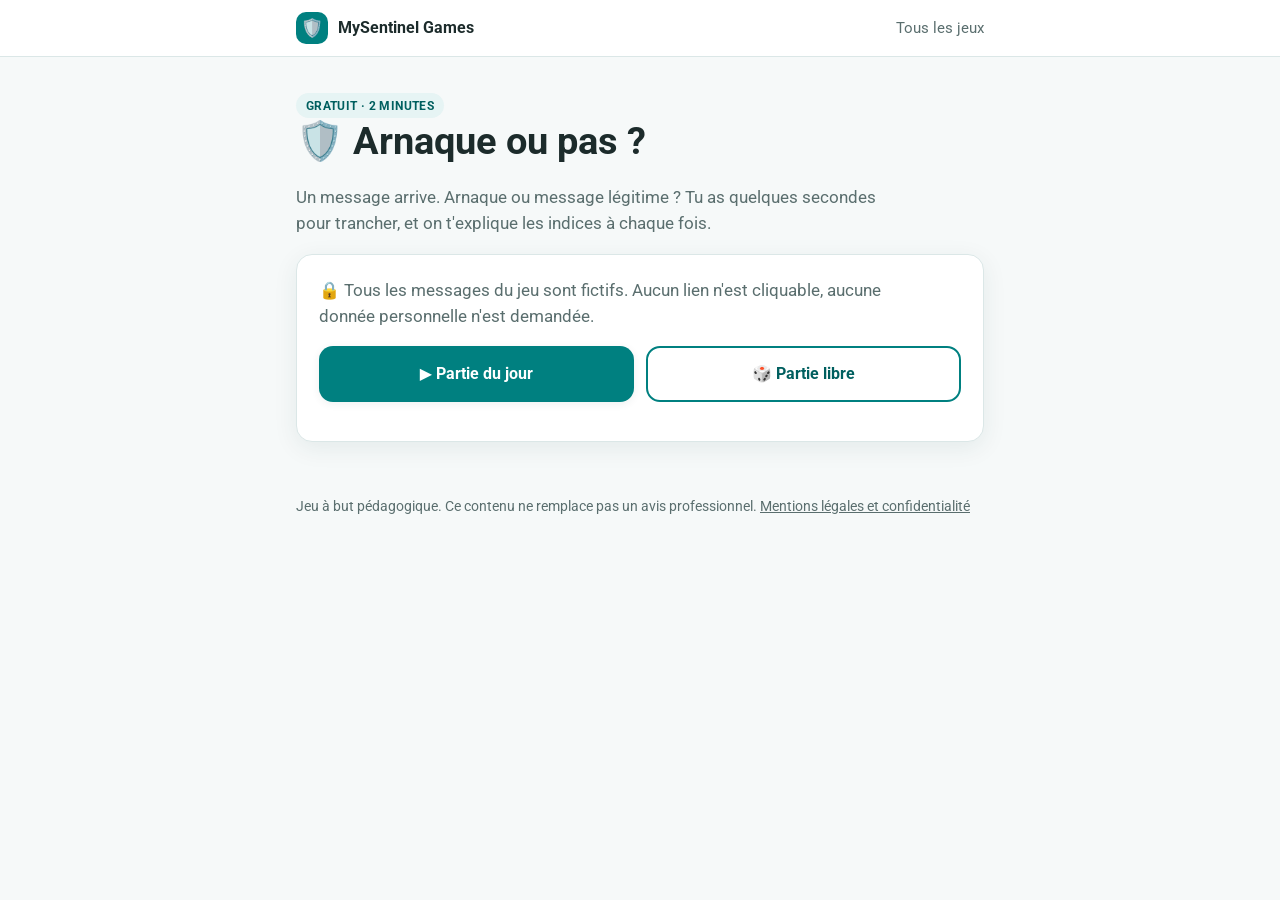
==== arnaque/index.html @ d9427150 "Moteur de jeu commun + Arnaque ou pas ? (28 scénarios), accueil, PWA Co-Authored-By: Claude Sonnet 5" ====
<!DOCTYPE html>
<html lang="fr">
<head>
  <meta charset="utf-8">
  <meta name="viewport" content="width=device-width, initial-scale=1">
  <title>Arnaque ou pas ? — MySentinel Games</title>
  <meta name="description" content="Saurais-tu repérer une arnaque ? Teste-toi gratuitement avec des SMS, mails et appels fictifs, et apprends les bons réflexes.">
  <meta name="theme-color" content="#008080">
  <link rel="manifest" href="../manifest.webmanifest">
  <link rel="icon" href="../assets/icon-192.png">
  <link rel="preconnect" href="https://fonts.googleapis.com">
  <link rel="preconnect" href="https://fonts.gstatic.com" crossorigin>
  <link href="https://fonts.googleapis.com/css2?family=Roboto:wght@400;500;700&display=swap" rel="stylesheet">
  <link rel="stylesheet" href="../assets/style.css">
</head>
<body>
  <header class="topbar">
    <div class="wrap">
      <a class="brand" href="../"><span class="brand-logo">🛡️</span> MySentinel Games</a>
      <nav><a href="../">Tous les jeux</a></nav>
    </div>
  </header>

  <main class="wrap">
    <section id="screen-intro" class="hero">
      <span class="tag">Gratuit · 2 minutes</span>
      <h1 id="gameTitle">Arnaque ou pas ?</h1>
      <p id="gameIntro"></p>
      <div class="card">
        <p class="note">🔒 Tous les messages du jeu sont fictifs. Aucun lien n'est cliquable, aucune donnée personnelle n'est demandée.</p>
        <div class="btn-row">
          <button class="btn" id="btnDaily">▶️ Partie du jour</button>
          <button class="btn secondary" id="btnFree">🎲 Partie libre</button>
        </div>
        <p class="note" id="dailyDone" style="margin-top:12px"></p>
        <p class="note" id="bestScore"></p>
      </div>
    </section>

    <section id="screen-game" class="hidden" aria-live="polite">
      <div class="progress"><span id="bar"></span></div>
      <div class="meta"><span id="count"></span><span id="modeLabel"></span></div>
      <div class="card">
        <div id="qcard"></div>
        <div id="answers" class="btn-row">
          <button class="btn danger" id="ansA"></button>
          <button class="btn ok" id="ansB"></button>
        </div>
        <div id="feedback" class="feedback hidden"></div>
        <p style="margin-top:16px"><button class="btn hidden" id="next">Question suivante →</button></p>
      </div>
    </section>

    <section id="screen-result" class="hidden">
      <div class="card" style="text-align:center">
        <div class="score" id="resScore"></div>
        <h2 id="resRank" style="margin-top:10px"></h2>
        <p id="resText"></p>
        <div class="grid-emoji" id="resGrid"></div>
        <div class="btn-row">
          <button class="btn" id="btnShare">📤 Partager mon score</button>
          <button class="btn secondary" id="btnReplay">🎲 Rejouer</button>
        </div>
      </div>

      <div class="card soft">
        <h3>📬 Le Sentinelle de la semaine</h3>
        <p>Chaque semaine, une arnaque du moment décortiquée et un bon réflexe à retenir. Gratuit, désinscription en un clic.</p>
        <form class="nl nl-form" method="post" data-action="">
          <input type="email" name="email" required placeholder="ton@email.fr" aria-label="Ton adresse e-mail">
          <button class="btn" type="submit">Je m'abonne</button>
          <label class="nl-consent" style="flex-basis:100%">
            <input type="checkbox" required>
            <span>J'accepte de recevoir la newsletter MySentinel. Mon e-mail ne sert qu'à cela (<a href="../mentions.html">en savoir plus</a>).</span>
          </label>
        </form>
      </div>

      <div id="affil" class="affil hidden"></div>

      <div class="card">
        <h3>🧠 Les 4 réflexes à retenir</h3>
        <ul>
          <li><strong>Stop :</strong> l'urgence est l'arme préférée des arnaqueurs.</li>
          <li><strong>Vérifie :</strong> passe par l'appli ou le site officiel, tapé toi-même.</li>
          <li><strong>Ne donne jamais</strong> un code reçu par SMS, un mot de passe ou ton code de carte.</li>
          <li><strong>Signale :</strong> transfère les SMS suspects au 33700 et consulte cybermalveillance.gouv.fr si tu as un doute.</li>
        </ul>
      </div>
    </section>
  </main>

  <div id="flash" class="card hidden" style="position:fixed;left:16px;right:16px;bottom:16px;max-width:560px;margin:0 auto;text-align:center"></div>

  <footer>
    <div class="wrap">
      <p>Jeu à but pédagogique. Ce contenu ne remplace pas un avis professionnel. <a href="../mentions.html">Mentions légales et confidentialité</a></p>
    </div>
  </footer>

  <script src="data.js"></script>
  <script src="../assets/engine.js"></script>
</body>
</html>
---- assets/style.css ----
/* MySentinel Games — feuille de style commune
   Identité : minimaliste, Roboto, vert #008080, coins arrondis, ombres douces */

:root {
  --teal: #008080;
  --teal-dark: #005f5f;
  --teal-soft: #e6f4f4;
  --bg: #f6f9f9;
  --card: #ffffff;
  --text: #1c2b2b;
  --muted: #5a6e6e;
  --line: #dbe7e7;
  --danger: #c0392b;
  --danger-soft: #fdecea;
  --ok: #1e8e5a;
  --ok-soft: #e7f6ee;
  --radius: 16px;
  --shadow: 0 6px 24px rgba(0, 60, 60, 0.08);
  --shadow-sm: 0 2px 8px rgba(0, 60, 60, 0.07);
}

@media (prefers-color-scheme: dark) {
  :root {
    --teal: #2ab0b0;
    --teal-dark: #4cc6c6;
    --teal-soft: #12302f;
    --bg: #0d1717;
    --card: #152323;
    --text: #e8f2f2;
    --muted: #9bb2b2;
    --line: #26403f;
    --danger: #ff7a6b;
    --danger-soft: #3a1c19;
    --ok: #4fd18f;
    --ok-soft: #14301f;
    --shadow: 0 6px 24px rgba(0, 0, 0, 0.35);
    --shadow-sm: 0 2px 8px rgba(0, 0, 0, 0.3);
  }
}

* { box-sizing: border-box; }

html { -webkit-text-size-adjust: 100%; }

body {
  margin: 0;
  font-family: "Roboto", system-ui, -apple-system, "Segoe UI", sans-serif;
  background: var(--bg);
  color: var(--text);
  line-height: 1.55;
}

h1, h2, h3 { font-weight: 700; line-height: 1.2; margin: 0 0 .5em; }
h1 { font-size: clamp(1.7rem, 5vw, 2.4rem); }
h2 { font-size: 1.35rem; }
h3 { font-size: 1.1rem; }
p { margin: 0 0 1em; }
a { color: var(--teal-dark); }

.wrap { max-width: 720px; margin: 0 auto; padding: 0 16px; }

/* En-tête */
.topbar { background: var(--card); border-bottom: 1px solid var(--line); }
.topbar .wrap { display: flex; align-items: center; justify-content: space-between; padding-top: 12px; padding-bottom: 12px; }
.brand { display: flex; align-items: center; gap: 10px; font-weight: 700; color: var(--text); text-decoration: none; }
.brand-logo {
  width: 32px; height: 32px; border-radius: 10px; background: var(--teal);
  display: grid; place-items: center; color: #fff; font-size: 18px;
}
.topbar nav a { font-size: .95rem; text-decoration: none; margin-left: 14px; color: var(--muted); }
.topbar nav a:hover { color: var(--teal-dark); }

/* Cartes */
.card {
  background: var(--card);
  border: 1px solid var(--line);
  border-radius: var(--radius);
  box-shadow: var(--shadow);
  padding: 22px;
  margin: 18px 0;
}
.card.soft { background: var(--teal-soft); box-shadow: none; }

.hero { padding: 36px 0 12px; }
.hero p { color: var(--muted); font-size: 1.05rem; max-width: 36em; }

.game-grid { display: grid; gap: 16px; }
.game-card { display: block; text-decoration: none; color: inherit; }
.game-card .emoji { font-size: 2rem; }
.game-card.disabled { opacity: .6; }
.tag {
  display: inline-block; font-size: .78rem; font-weight: 700; letter-spacing: .03em;
  text-transform: uppercase; padding: 3px 10px; border-radius: 999px;
  background: var(--teal-soft); color: var(--teal-dark);
}

/* Boutons */
.btn {
  appearance: none; border: 0; cursor: pointer; font: inherit; font-weight: 700;
  padding: 14px 22px; border-radius: 14px; background: var(--teal); color: #fff;
  box-shadow: var(--shadow-sm); transition: transform .1s ease, background .15s ease;
  text-decoration: none; display: inline-block; text-align: center;
}
.btn:hover { background: var(--teal-dark); }
.btn:active { transform: scale(.98); }
.btn:focus-visible { outline: 3px solid var(--teal); outline-offset: 2px; }
.btn.secondary { background: var(--card); color: var(--teal-dark); border: 2px solid var(--teal); box-shadow: none; }
.btn.danger { background: var(--danger); }
.btn.ok { background: var(--ok); }
.btn:disabled { opacity: .5; cursor: default; }
.btn-row { display: flex; gap: 12px; flex-wrap: wrap; }
.btn-row .btn { flex: 1 1 160px; }

/* Jeu */
.progress { height: 8px; background: var(--line); border-radius: 99px; overflow: hidden; margin: 14px 0 6px; }
.progress > span { display: block; height: 100%; background: var(--teal); width: 0; transition: width .3s ease; }
.meta { display: flex; justify-content: space-between; font-size: .9rem; color: var(--muted); }

.channel { font-size: .85rem; font-weight: 700; color: var(--muted); margin-bottom: 8px; }
.message {
  border: 1px solid var(--line); border-radius: 14px; padding: 16px; background: var(--bg);
  margin-bottom: 18px; word-wrap: break-word;
}
.message .from { font-weight: 700; font-size: .95rem; }
.message .subject { font-weight: 700; margin: 4px 0 10px; }
.message .body { white-space: pre-line; }
.message.sms { border-radius: 18px 18px 18px 4px; background: var(--teal-soft); }
.message.call { border-left: 6px solid var(--teal); }
.message.street { border-style: dashed; }
.fakelink { color: var(--teal-dark); text-decoration: underline; cursor: not-allowed; word-break: break-all; }

.question { font-weight: 700; margin-bottom: 12px; }

.feedback { border-radius: 14px; padding: 16px; margin-top: 18px; }
.feedback.good { background: var(--ok-soft); border: 1px solid var(--ok); }
.feedback.bad { background: var(--danger-soft); border: 1px solid var(--danger); }
.feedback h3 { margin-bottom: .4em; }
.feedback ul { margin: .4em 0 .8em 1.1em; padding: 0; }
.feedback .tip { font-weight: 700; color: var(--teal-dark); }
.hidden { display: none !important; }

/* Résultat */
.score { font-size: 3rem; font-weight: 700; color: var(--teal-dark); line-height: 1; }
.grid-emoji { font-size: 1.6rem; letter-spacing: 2px; margin: 10px 0; }

/* Encarts */
.affil {
  border: 1px dashed var(--teal); border-radius: 14px; padding: 16px; margin-top: 16px; background: var(--card);
}
.affil small, .note { color: var(--muted); font-size: .85rem; }

/* Newsletter */
.nl-form { display: flex; gap: 10px; flex-wrap: wrap; margin-top: 10px; }
.nl-form input[type=email] {
  flex: 1 1 220px; padding: 14px; border-radius: 14px; border: 1px solid var(--line);
  font: inherit; background: var(--card); color: var(--text);
}
.nl-consent { display: flex; gap: 8px; align-items: flex-start; font-size: .85rem; color: var(--muted); margin-top: 10px; }
.nl-consent input { margin-top: 3px; }

footer { padding: 24px 0 40px; font-size: .85rem; color: var(--muted); }
footer a { color: var(--muted); }

@media (min-width: 640px) {
  .game-grid { grid-template-columns: 1fr 1fr; }
}
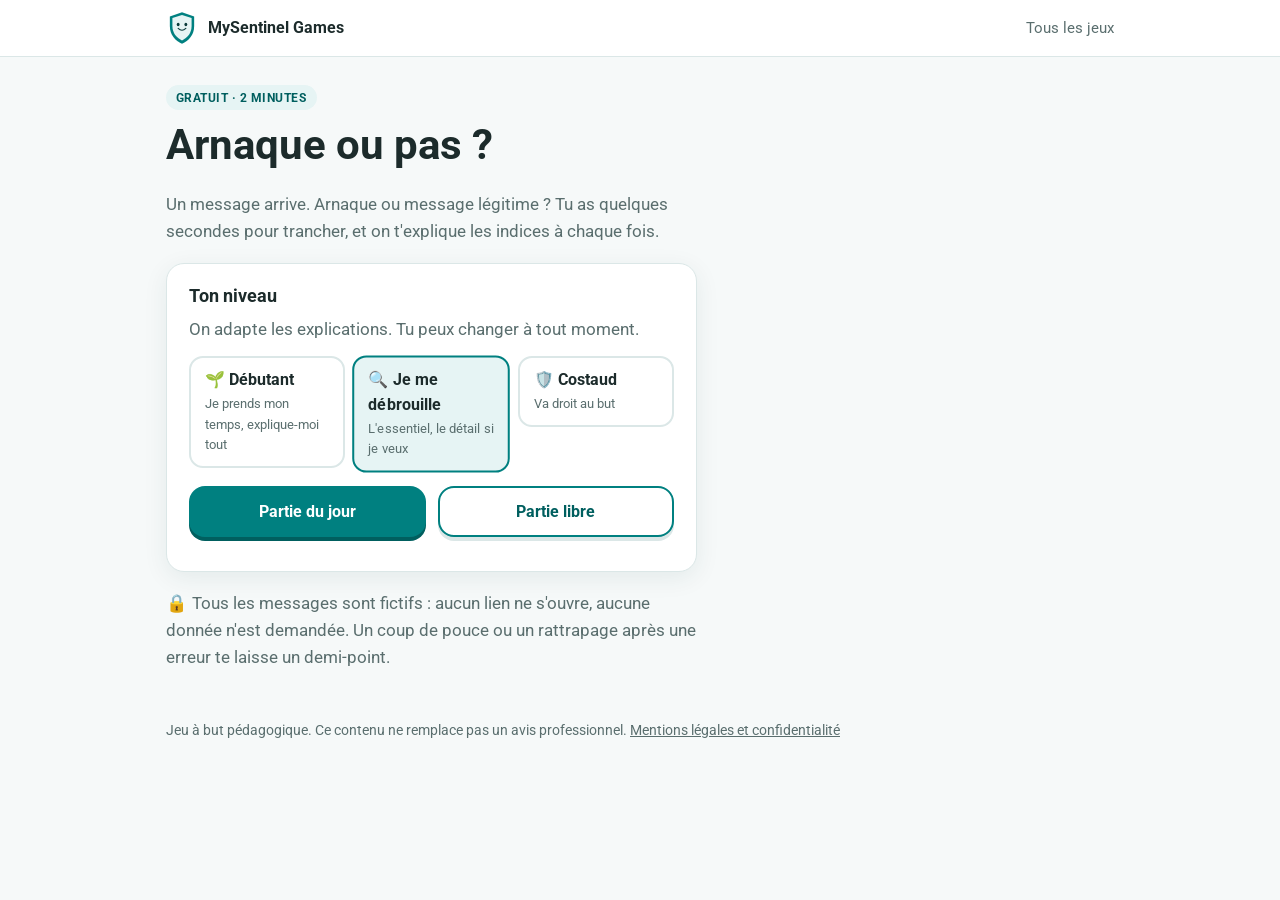
==== commit 0683aa78: "Refonte design : maquettes de téléphone, tampon, mascotte, niveaux, coup de pouce et rattrapage, ani" ====
--- a/arnaque/index.html
+++ b/arnaque/index.html
@@ -2,75 +2,115 @@
 <html lang="fr">
 <head>
   <meta charset="utf-8">
-  <meta name="viewport" content="width=device-width, initial-scale=1">
+  <meta name="viewport" content="width=device-width, initial-scale=1, viewport-fit=cover">
   <title>Arnaque ou pas ? — MySentinel Games</title>
-  <meta name="description" content="Saurais-tu repérer une arnaque ? Teste-toi gratuitement avec des SMS, mails et appels fictifs, et apprends les bons réflexes.">
+  <meta name="description" content="Saurais-tu repérer une arnaque ? Teste-toi gratuitement avec de vrais écrans de SMS, mails et appels fictifs, et apprends les bons réflexes.">
   <meta name="theme-color" content="#008080">
   <link rel="manifest" href="../manifest.webmanifest">
   <link rel="icon" href="../assets/icon-192.png">
   <link rel="preconnect" href="https://fonts.googleapis.com">
   <link rel="preconnect" href="https://fonts.gstatic.com" crossorigin>
-  <link href="https://fonts.googleapis.com/css2?family=Roboto:wght@400;500;700&display=swap" rel="stylesheet">
+  <link href="https://fonts.googleapis.com/css2?family=Roboto:wght@400;500;700;900&display=swap" rel="stylesheet">
   <link rel="stylesheet" href="../assets/style.css">
 </head>
 <body>
   <header class="topbar">
     <div class="wrap">
-      <a class="brand" href="../"><span class="brand-logo">🛡️</span> MySentinel Games</a>
+      <a class="brand" href="../"><svg class="brand-logo" viewBox="0 0 100 110" aria-hidden="true"><path d="M50 6l38 13v30c0 28-17 46-38 55C29 95 12 77 12 49V19z" fill="#008080"/><path d="M50 14l30 10v25c0 22-13 37-30 45C33 86 20 71 20 49V24z" fill="#e6f4f4"/><ellipse cx="38" cy="44" rx="4.5" ry="5.5" fill="#0b3b3b"/><ellipse cx="62" cy="44" rx="4.5" ry="5.5" fill="#0b3b3b"/><path d="M38 56q12 12 24 0" fill="none" stroke="#0b3b3b" stroke-width="3.5" stroke-linecap="round"/></svg> MySentinel Games</a>
       <nav><a href="../">Tous les jeux</a></nav>
     </div>
   </header>
 
   <main class="wrap">
     <section id="screen-intro" class="hero">
-      <span class="tag">Gratuit · 2 minutes</span>
-      <h1 id="gameTitle">Arnaque ou pas ?</h1>
-      <p id="gameIntro"></p>
-      <div class="card">
-        <p class="note">🔒 Tous les messages du jeu sont fictifs. Aucun lien n'est cliquable, aucune donnée personnelle n'est demandée.</p>
-        <div class="btn-row">
-          <button class="btn" id="btnDaily">▶️ Partie du jour</button>
-          <button class="btn secondary" id="btnFree">🎲 Partie libre</button>
+      <div>
+        <span class="tag">Gratuit · 2 minutes</span>
+        <h1 id="gameTitle" style="margin-top:10px">Arnaque ou pas ?</h1>
+        <p id="gameIntro"></p>
+        <div class="card">
+          <h3>Ton niveau</h3>
+          <p class="note" style="margin-bottom:0">On adapte les explications. Tu peux changer à tout moment.</p>
+          <div class="levels" role="radiogroup" aria-label="Ton niveau">
+            <label class="lvl"><input type="radio" name="level" value="debutant"><span><b>🌱 Débutant</b><small>Je prends mon temps, explique-moi tout</small></span></label>
+            <label class="lvl"><input type="radio" name="level" value="inter" checked><span><b>🔍 Je me débrouille</b><small>L'essentiel, le détail si je veux</small></span></label>
+            <label class="lvl"><input type="radio" name="level" value="expert"><span><b>🛡️ Costaud</b><small>Va droit au but</small></span></label>
+          </div>
+          <div class="btn-row" style="margin-top:14px">
+            <button class="btn pulse" id="btnDaily" type="button">Partie du jour</button>
+            <button class="btn secondary" id="btnFree" type="button">Partie libre</button>
+          </div>
+          <p class="note" id="dailyDone" style="margin:12px 0 0"></p>
+          <p class="note" id="bestScore" style="margin:4px 0 0"></p>
         </div>
-        <p class="note" id="dailyDone" style="margin-top:12px"></p>
-        <p class="note" id="bestScore"></p>
+        <p class="note">🔒 Tous les messages sont fictifs : aucun lien ne s'ouvre, aucune donnée n'est demandée. Un coup de pouce ou un rattrapage après une erreur te laisse un demi-point.</p>
       </div>
     </section>
 
-    <section id="screen-game" class="hidden" aria-live="polite">
-      <div class="progress"><span id="bar"></span></div>
-      <div class="meta"><span id="count"></span><span id="modeLabel"></span></div>
-      <div class="card">
-        <div id="qcard"></div>
-        <div id="answers" class="btn-row">
-          <button class="btn danger" id="ansA"></button>
-          <button class="btn ok" id="ansB"></button>
+    <section id="screen-game" class="hidden">
+      <div class="hud">
+        <div class="dots" id="dots" role="img"></div>
+        <div class="hud-right"><span id="streak" class="streak hidden">🔥 <span id="streakN">0</span></span><span id="modeLabel"></span></div>
+      </div>
+      <div class="stage">
+        <div class="phone-wrap" id="phoneWrap"></div>
+        <div class="panel" id="panel">
+          <div id="askBox">
+            <p class="q-label" id="qLabel">Alors, ton verdict ?</p>
+            <div class="answers">
+              <button class="btn ans scam" id="ansA" type="button"><svg viewBox="0 0 24 24" aria-hidden="true"><path d="M12 3l10 18H2zM11 10h2v5h-2zm0 6h2v2h-2z"/></svg><span>Arnaque</span></button>
+              <button class="btn ans legit" id="ansB" type="button"><svg viewBox="0 0 24 24" aria-hidden="true"><path d="M12 2l9 3v6c0 5-3.8 9.3-9 11-5.2-1.7-9-6-9-11V5zm-1.3 13.6l6-6-1.4-1.4-4.6 4.6-2-2-1.4 1.4z"/></svg><span>Légitime</span></button>
+            </div>
+            <div class="hint-row"><button class="btn ghost" id="btnHint" type="button">🔍 Un coup de pouce (−½ point)</button></div>
+            <div id="hintBox" class="hidden"></div>
+          </div>
+          <div id="sheet" class="hidden">
+            <div class="coach">
+              <div class="mascot" id="mascot"></div>
+              <div class="coach-bubble"><b id="coachHead"></b><p id="coachText"></p></div>
+            </div>
+            <div class="rattrap hidden" id="rattrap">
+              <p id="rtQ"></p>
+              <div class="chips" id="chips"></div>
+              <button class="link-btn" id="rtSkip" type="button">Je passe, montre-moi la réponse</button>
+            </div>
+            <div class="more hidden" id="more">
+              <ul id="clues"></ul>
+              <p class="tip" id="tipLine"></p>
+            </div>
+            <div class="sheet-actions">
+              <button class="btn ghost hidden" id="btnMore" type="button">Comprendre en détail</button>
+              <button class="btn hidden" id="next" type="button">Question suivante</button>
+            </div>
+          </div>
         </div>
-        <div id="feedback" class="feedback hidden"></div>
-        <p style="margin-top:16px"><button class="btn hidden" id="next">Question suivante →</button></p>
       </div>
     </section>
 
-    <section id="screen-result" class="hidden">
-      <div class="card" style="text-align:center">
-        <div class="score" id="resScore"></div>
-        <h2 id="resRank" style="margin-top:10px"></h2>
+    <section id="screen-result" class="hidden wrap narrow" style="padding:0">
+      <div class="card result-card">
+        <div class="score"><span id="resScoreN">0</span><span id="resTotal"></span></div>
+        <h2 id="resRank" style="margin-top:12px"></h2>
         <p id="resText"></p>
-        <div class="grid-emoji" id="resGrid"></div>
+        <div class="grid-emoji" id="resGrid" aria-label="Détail de ta partie"></div>
         <div class="btn-row">
-          <button class="btn" id="btnShare">📤 Partager mon score</button>
-          <button class="btn secondary" id="btnReplay">🎲 Rejouer</button>
+          <button class="btn" id="btnShare" type="button">Partager mon score</button>
+          <button class="btn secondary" id="btnReplay" type="button">Rejouer</button>
         </div>
+      </div>
+
+      <div class="card" id="recapBox">
+        <h3>À retenir de cette partie</h3>
+        <ul class="recap" id="recap"></ul>
       </div>
 
       <div class="card soft">
         <h3>📬 Le Sentinelle de la semaine</h3>
         <p>Chaque semaine, une arnaque du moment décortiquée et un bon réflexe à retenir. Gratuit, désinscription en un clic.</p>
         <form class="nl nl-form" method="post" data-action="">
-          <input type="email" name="email" required placeholder="ton@email.fr" aria-label="Ton adresse e-mail">
+          <input type="email" id="nlEmail" name="email" required placeholder="ton@email.fr" aria-label="Ton adresse e-mail">
           <button class="btn" type="submit">Je m'abonne</button>
           <label class="nl-consent" style="flex-basis:100%">
-            <input type="checkbox" required>
+            <input type="checkbox" id="nlConsent" required>
             <span>J'accepte de recevoir la newsletter MySentinel. Mon e-mail ne sert qu'à cela (<a href="../mentions.html">en savoir plus</a>).</span>
           </label>
         </form>
@@ -81,16 +121,17 @@
       <div class="card">
         <h3>🧠 Les 4 réflexes à retenir</h3>
         <ul>
-          <li><strong>Stop :</strong> l'urgence est l'arme préférée des arnaqueurs.</li>
-          <li><strong>Vérifie :</strong> passe par l'appli ou le site officiel, tapé toi-même.</li>
-          <li><strong>Ne donne jamais</strong> un code reçu par SMS, un mot de passe ou ton code de carte.</li>
-          <li><strong>Signale :</strong> transfère les SMS suspects au 33700 et consulte cybermalveillance.gouv.fr si tu as un doute.</li>
+          <li><b>Stop :</b> l'urgence est l'arme préférée des arnaqueurs.</li>
+          <li><b>Vérifie :</b> passe par l'appli ou le site officiel, tapé toi-même.</li>
+          <li><b>Ne donne jamais</b> un code reçu par SMS, un mot de passe ou ton code de carte.</li>
+          <li><b>Signale :</b> transfère les SMS suspects au 33700 et consulte cybermalveillance.gouv.fr si tu as un doute.</li>
         </ul>
       </div>
     </section>
   </main>
 
-  <div id="flash" class="card hidden" style="position:fixed;left:16px;right:16px;bottom:16px;max-width:560px;margin:0 auto;text-align:center"></div>
+  <canvas id="fx" aria-hidden="true"></canvas>
+  <div id="toast" class="toast hidden" role="status"></div>
 
   <footer>
     <div class="wrap">
@@ -99,6 +140,8 @@
   </footer>
 
   <script src="data.js"></script>
+  <script src="../assets/illus.js"></script>
+  <script src="../assets/mockups.js"></script>
   <script src="../assets/engine.js"></script>
 </body>
 </html>
--- a/assets/style.css
+++ b/assets/style.css
@@ -1,5 +1,6 @@
 /* MySentinel Games — feuille de style commune
-   Identité : minimaliste, Roboto, vert #008080, coins arrondis, ombres douces */
+   Identité : minimaliste, Roboto, vert #008080, coins arrondis, ombres douces.
+   Touche fun : tampons, mascotte, animations (désactivées si prefers-reduced-motion). */
 
 :root {
   --teal: #008080;
@@ -10,11 +11,16 @@
   --text: #1c2b2b;
   --muted: #5a6e6e;
   --line: #dbe7e7;
-  --danger: #c0392b;
-  --danger-soft: #fdecea;
-  --ok: #1e8e5a;
-  --ok-soft: #e7f6ee;
-  --radius: 16px;
+  --scam: #d94f3d;
+  --scam-soft: #fdecea;
+  --legit: #008080;
+  --good: #1e8e5a;
+  --good-soft: #e7f6ee;
+  --mid: #e0a100;
+  --mid-soft: #fff6dc;
+  --miss: #e5604f;
+  --pop: #f0a500;
+  --radius: 18px;
   --shadow: 0 6px 24px rgba(0, 60, 60, 0.08);
   --shadow-sm: 0 2px 8px rgba(0, 60, 60, 0.07);
 }
@@ -29,138 +35,383 @@
     --text: #e8f2f2;
     --muted: #9bb2b2;
     --line: #26403f;
-    --danger: #ff7a6b;
-    --danger-soft: #3a1c19;
-    --ok: #4fd18f;
-    --ok-soft: #14301f;
+    --scam: #ff7a6b;
+    --scam-soft: #3a1c19;
+    --legit: #2ab0b0;
+    --good: #4fd18f;
+    --good-soft: #14301f;
+    --mid: #f3c34a;
+    --mid-soft: #3a3010;
+    --miss: #ff7a6b;
     --shadow: 0 6px 24px rgba(0, 0, 0, 0.35);
     --shadow-sm: 0 2px 8px rgba(0, 0, 0, 0.3);
   }
 }
 
 * { box-sizing: border-box; }
-
 html { -webkit-text-size-adjust: 100%; }
-
 body {
-  margin: 0;
-  font-family: "Roboto", system-ui, -apple-system, "Segoe UI", sans-serif;
-  background: var(--bg);
-  color: var(--text);
-  line-height: 1.55;
-}
-
-h1, h2, h3 { font-weight: 700; line-height: 1.2; margin: 0 0 .5em; }
-h1 { font-size: clamp(1.7rem, 5vw, 2.4rem); }
+  margin: 0; font-family: "Roboto", system-ui, -apple-system, "Segoe UI", sans-serif;
+  background: var(--bg); color: var(--text); line-height: 1.55;
+}
+h1, h2, h3 { font-weight: 700; line-height: 1.2; margin: 0 0 .5em; text-wrap: balance; }
+h1 { font-size: clamp(1.8rem, 6vw, 2.6rem); }
 h2 { font-size: 1.35rem; }
 h3 { font-size: 1.1rem; }
 p { margin: 0 0 1em; }
 a { color: var(--teal-dark); }
-
-.wrap { max-width: 720px; margin: 0 auto; padding: 0 16px; }
-
-/* En-tête */
-.topbar { background: var(--card); border-bottom: 1px solid var(--line); }
-.topbar .wrap { display: flex; align-items: center; justify-content: space-between; padding-top: 12px; padding-bottom: 12px; }
+button { font-family: inherit; }
+.hidden { display: none !important; }
+.wrap { max-width: 980px; margin: 0 auto; padding: 0 16px; }
+
+/* ---------- En-tête ---------- */
+.topbar { background: var(--card); border-bottom: 1px solid var(--line); position: sticky; top: 0; z-index: 20; }
+.topbar .wrap { display: flex; align-items: center; justify-content: space-between; padding-top: 10px; padding-bottom: 10px; }
 .brand { display: flex; align-items: center; gap: 10px; font-weight: 700; color: var(--text); text-decoration: none; }
-.brand-logo {
-  width: 32px; height: 32px; border-radius: 10px; background: var(--teal);
-  display: grid; place-items: center; color: #fff; font-size: 18px;
-}
+.brand-logo { width: 32px; height: 36px; display: block; }
 .topbar nav a { font-size: .95rem; text-decoration: none; margin-left: 14px; color: var(--muted); }
 .topbar nav a:hover { color: var(--teal-dark); }
 
-/* Cartes */
+/* ---------- Cartes & boutons ---------- */
 .card {
-  background: var(--card);
-  border: 1px solid var(--line);
-  border-radius: var(--radius);
-  box-shadow: var(--shadow);
-  padding: 22px;
-  margin: 18px 0;
+  background: var(--card); border: 1px solid var(--line); border-radius: var(--radius);
+  box-shadow: var(--shadow); padding: 22px; margin: 18px 0;
 }
 .card.soft { background: var(--teal-soft); box-shadow: none; }
-
-.hero { padding: 36px 0 12px; }
-.hero p { color: var(--muted); font-size: 1.05rem; max-width: 36em; }
-
-.game-grid { display: grid; gap: 16px; }
-.game-card { display: block; text-decoration: none; color: inherit; }
-.game-card .emoji { font-size: 2rem; }
-.game-card.disabled { opacity: .6; }
+.note, .affil small { color: var(--muted); font-size: .85rem; }
 .tag {
-  display: inline-block; font-size: .78rem; font-weight: 700; letter-spacing: .03em;
-  text-transform: uppercase; padding: 3px 10px; border-radius: 999px;
-  background: var(--teal-soft); color: var(--teal-dark);
-}
-
-/* Boutons */
+  display: inline-block; font-size: .78rem; font-weight: 700; letter-spacing: .04em;
+  text-transform: uppercase; padding: 3px 10px; border-radius: 999px; background: var(--teal-soft); color: var(--teal-dark);
+}
 .btn {
-  appearance: none; border: 0; cursor: pointer; font: inherit; font-weight: 700;
-  padding: 14px 22px; border-radius: 14px; background: var(--teal); color: #fff;
-  box-shadow: var(--shadow-sm); transition: transform .1s ease, background .15s ease;
-  text-decoration: none; display: inline-block; text-align: center;
+  appearance: none; border: 0; cursor: pointer; font-weight: 700; font-size: 1rem;
+  padding: 14px 22px; border-radius: 16px; background: var(--teal); color: #fff;
+  box-shadow: 0 4px 0 var(--teal-dark); transition: transform .12s ease, box-shadow .12s ease, background .15s ease;
+  text-decoration: none; display: inline-flex; align-items: center; justify-content: center; gap: 8px; text-align: center;
 }
 .btn:hover { background: var(--teal-dark); }
-.btn:active { transform: scale(.98); }
-.btn:focus-visible { outline: 3px solid var(--teal); outline-offset: 2px; }
-.btn.secondary { background: var(--card); color: var(--teal-dark); border: 2px solid var(--teal); box-shadow: none; }
-.btn.danger { background: var(--danger); }
-.btn.ok { background: var(--ok); }
+.btn:active { transform: translateY(3px); box-shadow: 0 1px 0 var(--teal-dark); }
+.btn:focus-visible, .chip:focus-visible, .lvl input:focus-visible + span, .fakelink:focus-visible {
+  outline: 3px solid var(--pop); outline-offset: 2px;
+}
+.btn.secondary { background: var(--card); color: var(--teal-dark); border: 2px solid var(--teal); box-shadow: 0 4px 0 var(--line); }
+.btn.ghost { background: transparent; color: var(--teal-dark); box-shadow: none; border: 2px dashed var(--teal); padding: 10px 16px; font-size: .92rem; }
+.btn.ghost:hover { background: var(--teal-soft); }
 .btn:disabled { opacity: .5; cursor: default; }
 .btn-row { display: flex; gap: 12px; flex-wrap: wrap; }
 .btn-row .btn { flex: 1 1 160px; }
-
-/* Jeu */
-.progress { height: 8px; background: var(--line); border-radius: 99px; overflow: hidden; margin: 14px 0 6px; }
-.progress > span { display: block; height: 100%; background: var(--teal); width: 0; transition: width .3s ease; }
-.meta { display: flex; justify-content: space-between; font-size: .9rem; color: var(--muted); }
-
-.channel { font-size: .85rem; font-weight: 700; color: var(--muted); margin-bottom: 8px; }
-.message {
-  border: 1px solid var(--line); border-radius: 14px; padding: 16px; background: var(--bg);
-  margin-bottom: 18px; word-wrap: break-word;
-}
-.message .from { font-weight: 700; font-size: .95rem; }
-.message .subject { font-weight: 700; margin: 4px 0 10px; }
-.message .body { white-space: pre-line; }
-.message.sms { border-radius: 18px 18px 18px 4px; background: var(--teal-soft); }
-.message.call { border-left: 6px solid var(--teal); }
-.message.street { border-style: dashed; }
-.fakelink { color: var(--teal-dark); text-decoration: underline; cursor: not-allowed; word-break: break-all; }
-
-.question { font-weight: 700; margin-bottom: 12px; }
-
-.feedback { border-radius: 14px; padding: 16px; margin-top: 18px; }
-.feedback.good { background: var(--ok-soft); border: 1px solid var(--ok); }
-.feedback.bad { background: var(--danger-soft); border: 1px solid var(--danger); }
-.feedback h3 { margin-bottom: .4em; }
-.feedback ul { margin: .4em 0 .8em 1.1em; padding: 0; }
-.feedback .tip { font-weight: 700; color: var(--teal-dark); }
-.hidden { display: none !important; }
-
-/* Résultat */
-.score { font-size: 3rem; font-weight: 700; color: var(--teal-dark); line-height: 1; }
-.grid-emoji { font-size: 1.6rem; letter-spacing: 2px; margin: 10px 0; }
-
-/* Encarts */
-.affil {
-  border: 1px dashed var(--teal); border-radius: 14px; padding: 16px; margin-top: 16px; background: var(--card);
-}
-.affil small, .note { color: var(--muted); font-size: .85rem; }
-
-/* Newsletter */
+.btn svg { width: 22px; height: 22px; fill: currentColor; flex: none; }
+
+/* ---------- Accueil ---------- */
+.hero { display: grid; gap: 24px; padding: 28px 0 8px; align-items: center; }
+.hero p { color: var(--muted); font-size: 1.08rem; max-width: 34em; }
+.hero-cta { display: flex; gap: 12px; flex-wrap: wrap; }
+.game-grid { display: grid; gap: 16px; }
+.game-card { display: block; text-decoration: none; color: inherit; transition: transform .2s ease, box-shadow .2s ease; margin: 0; }
+a.game-card:hover { transform: translateY(-4px) rotate(-.4deg); box-shadow: 0 12px 30px rgba(0, 60, 60, .14); }
+.game-card .gc-ic { width: 64px; height: 64px; margin-bottom: 8px; }
+.game-card .gc-ic svg { width: 100%; height: 100%; border-radius: 16px; display: block; }
+.game-card.disabled { opacity: .62; }
+
+/* ---------- Jeu : mise en page ---------- */
+.hud { display: flex; align-items: center; justify-content: space-between; gap: 12px; margin: 14px 0 12px; }
+.dots { display: flex; gap: 6px; flex: 1; }
+.dots i {
+  flex: 1; height: 10px; border-radius: 99px; background: var(--line); position: relative; overflow: hidden; display: block;
+}
+.dots i.cur { background: color-mix(in srgb, var(--teal) 35%, var(--line)); }
+.dots i.g { background: var(--good); }
+.dots i.y { background: var(--mid); }
+.dots i.r { background: var(--miss); }
+.dots i.pop { animation: dotPop .5s cubic-bezier(.2, 1.6, .4, 1); }
+.hud-right { display: flex; align-items: center; gap: 10px; font-size: .85rem; color: var(--muted); white-space: nowrap; }
+.streak { font-weight: 700; color: var(--pop); background: var(--mid-soft); padding: 2px 10px; border-radius: 99px; }
+.streak.bump { animation: bump .5s cubic-bezier(.2, 1.6, .4, 1); }
+
+.stage { display: grid; gap: 14px; padding-bottom: 12px; }
+.phone-wrap { min-width: 0; }
+
+.panel {
+  position: sticky; bottom: 0; background: var(--card); border: 1px solid var(--line); border-radius: 22px 22px 0 0;
+  box-shadow: 0 -10px 30px rgba(0, 40, 40, .12); padding: 14px 14px calc(14px + env(safe-area-inset-bottom, 0px));
+  max-height: 62svh; overflow: auto; margin: 0 -16px; border-left: 0; border-right: 0; z-index: 10;
+}
+.q-label { font-weight: 700; margin: 0 0 10px; text-align: center; }
+.answers { display: grid; grid-template-columns: 1fr 1fr; gap: 12px; }
+.ans { padding: 16px 10px; font-size: 1.05rem; }
+.ans.scam { background: var(--scam); box-shadow: 0 4px 0 color-mix(in srgb, var(--scam) 70%, #000); }
+.ans.scam:hover { background: color-mix(in srgb, var(--scam) 88%, #000); }
+.ans.scam:active { box-shadow: 0 1px 0 color-mix(in srgb, var(--scam) 70%, #000); }
+.hint-row { text-align: center; margin-top: 10px; }
+
+/* ---------- Téléphone ---------- */
+.phone {
+  --ph-h: clamp(300px, 46svh, 440px);
+  position: relative; width: min(100%, 330px); margin: 0 auto; border-radius: 40px; padding: 9px;
+  background: linear-gradient(145deg, #1f2f2f, #0a1414); box-shadow: 0 22px 44px rgba(0, 40, 40, .28), inset 0 0 0 2px #3a4a4a;
+  color: #111;
+}
+.phone .notch { position: absolute; top: 9px; left: 50%; transform: translateX(-50%); width: 84px; height: 20px; background: #0a1414; border-radius: 0 0 14px 14px; z-index: 4; }
+.phone-screen { border-radius: 32px; background: #fff; overflow: hidden; display: flex; flex-direction: column; height: var(--ph-h); position: relative; }
+.statusbar { display: flex; justify-content: space-between; align-items: center; padding: 9px 20px 4px; font-size: 12px; font-weight: 700; background: #f7f7f8; color: #111; flex: none; z-index: 3; }
+.phone.dark .statusbar { background: transparent; color: #fff; position: absolute; left: 0; right: 0; top: 0; }
+.sb-ic svg { width: 46px; height: 10px; fill: currentColor; display: block; }
+.app { flex: 1; min-height: 0; display: flex; flex-direction: column; font-size: 14.5px; position: relative; }
+.avatar { width: 36px; height: 36px; border-radius: 50%; background: #b8c4c4; color: #fff; display: grid; place-items: center; font-weight: 700; flex: none; }
+.avatar svg { width: 22px; height: 22px; fill: #fff; }
+.avatar.big { width: 84px; height: 84px; }
+.avatar.big svg { width: 54px; height: 54px; }
+.back svg { width: 22px; height: 22px; display: block; color: #0a60d6; }
+.fakelink { color: #0a60d6; text-decoration: underline; cursor: pointer; word-break: break-all; }
+
+/* SMS */
+.app-sms { background: #fff; }
+.sms-head { display: flex; align-items: center; gap: 8px; padding: 6px 12px 8px; background: #f7f7f8; border-bottom: 1px solid #e3e3e6; flex: none; }
+.sms-head .who { display: flex; flex-direction: column; line-height: 1.2; min-width: 0; }
+.sms-head .who b { font-size: 14px; overflow-wrap: anywhere; }
+.sms-head small, .dm-head small, .mail-meta small { color: #70757a; font-size: 11.5px; }
+.sms-body, .dm-body { flex: 1; overflow: auto; padding: 12px 12px 8px; display: flex; flex-direction: column; gap: 8px; }
+.day { text-align: center; color: #8a8f94; font-size: 11px; }
+.bubble { max-width: 86%; padding: 9px 13px; border-radius: 18px; white-space: pre-line; overflow-wrap: anywhere; line-height: 1.4; }
+.bubble.in { background: #e9e9eb; color: #111; border-bottom-left-radius: 5px; align-self: flex-start; }
+.sms-input { flex: none; margin: 6px 10px 10px; padding: 8px 14px; border: 1px solid #d5d5d8; border-radius: 999px; color: #9a9ea3; font-size: 13px; }
+
+/* E-mail */
+.app-mail { background: #fff; }
+.mail-top { display: flex; align-items: center; gap: 4px; padding: 6px 12px 8px; background: #f7f7f8; border-bottom: 1px solid #e3e3e6; color: #0a60d6; font-size: 13px; flex: none; }
+.mail-scroll { flex: 1; overflow: auto; padding: 12px 14px; }
+.mail-subject { font-weight: 700; font-size: 16px; margin-bottom: 10px; line-height: 1.25; overflow-wrap: anywhere; }
+.mail-meta { display: flex; gap: 10px; align-items: flex-start; padding-bottom: 10px; border-bottom: 1px solid #ececef; margin-bottom: 10px; }
+.mail-meta > div { display: flex; flex-direction: column; min-width: 0; line-height: 1.25; }
+.mail-meta .addr { overflow-wrap: anywhere; }
+.mail-body { white-space: pre-line; line-height: 1.45; overflow-wrap: anywhere; }
+.mail-actions { flex: none; display: flex; justify-content: space-around; padding: 10px 8px 12px; border-top: 1px solid #e3e3e6; background: #f7f7f8; color: #0a60d6; font-size: 12px; font-weight: 700; }
+.mail-actions span { display: flex; align-items: center; gap: 5px; opacity: .8; }
+.mail-actions svg { width: 18px; height: 18px; fill: currentColor; }
+
+/* Appel & appel vidéo */
+.app-call, .app-video {
+  background: radial-gradient(120% 90% at 50% 0%, #1b5a5a 0%, #0c2323 70%); color: #fff; align-items: center; text-align: center; padding: 34px 14px 12px; gap: 6px; overflow: auto;
+}
+.call-top { font-size: 12px; opacity: .8; letter-spacing: .08em; text-transform: uppercase; }
+.call-name { font-size: 20px; font-weight: 700; overflow-wrap: anywhere; }
+.call-sub { font-size: 12px; opacity: .7; margin-top: -4px; }
+.captions { width: 100%; background: rgba(255, 255, 255, .12); border-radius: 14px; padding: 10px 12px; text-align: left; margin-top: 8px; }
+.cap-label { font-size: 10.5px; text-transform: uppercase; letter-spacing: .08em; opacity: .75; margin-bottom: 4px; }
+.cap-desc { font-size: 12.5px; opacity: .85; font-style: italic; margin-bottom: 4px; }
+.cap { font-size: 14px; line-height: 1.4; }
+.call-btns { display: flex; gap: 46px; margin-top: auto; padding-top: 10px; }
+.call-btns span { width: 50px; height: 50px; border-radius: 50%; display: grid; place-items: center; }
+.call-btns svg { width: 24px; height: 24px; fill: #fff; }
+.call-btns .accept { background: #34c759; }
+.call-btns .decline { background: #ff3b30; transform: rotate(135deg); }
+.live { position: absolute; top: 34px; left: 12px; background: #ff3b30; color: #fff; font-size: 10.5px; font-weight: 700; padding: 3px 9px; border-radius: 99px; display: flex; align-items: center; gap: 6px; letter-spacing: .06em; z-index: 2; }
+.live i { width: 7px; height: 7px; border-radius: 50%; background: #fff; display: block; }
+.face { width: 128px; height: 128px; border-radius: 22px; background: linear-gradient(160deg, #3c7a7a, #14403f); display: grid; place-items: end center; overflow: hidden; margin-top: 4px; }
+.face svg { width: 100%; height: 100%; fill: rgba(255, 255, 255, .85); }
+
+/* Messages privés, annonce */
+.app-dm, .app-ad { background: #fff; }
+.dm-head, .ad-top { display: flex; align-items: center; gap: 8px; padding: 6px 12px 8px; background: #f7f7f8; border-bottom: 1px solid #e3e3e6; flex: none; }
+.dm-head .who { display: flex; flex-direction: column; line-height: 1.2; min-width: 0; }
+.dm-head .who b { font-size: 14px; overflow-wrap: anywhere; }
+.ad-top { font-size: 12.5px; font-weight: 700; color: #555; padding: 8px 14px; }
+.ad-item { display: flex; gap: 10px; align-items: center; padding: 8px 12px; border-bottom: 1px solid #ececef; flex: none; }
+.ad-item small { display: block; color: #70757a; font-size: 11.5px; }
+.ad-pic { width: 48px; height: 40px; border-radius: 10px; overflow: hidden; flex: none; display: block; }
+.ad-pic svg { width: 100%; height: 100%; display: block; }
+.from-line { font-size: 12px; color: #70757a; }
+.typing { display: flex; gap: 4px; padding: 10px 14px; background: #e9e9eb; border-radius: 16px; align-self: flex-start; width: 56px; }
+.typing i { width: 7px; height: 7px; border-radius: 50%; background: #9a9ea3; display: block; }
+
+/* Écran verrouillé */
+.app-lock { background: linear-gradient(165deg, #2f8f8f, #1d3f6e 70%); color: #fff; padding: 48px 12px 12px; align-items: center; text-align: center; overflow: auto; }
+.lock-time { font-size: 56px; font-weight: 700; line-height: 1; letter-spacing: -.02em; }
+.lock-date { opacity: .85; margin-bottom: 20px; }
+.notif { width: 100%; display: flex; gap: 10px; text-align: left; background: rgba(255, 255, 255, .88); color: #111; border-radius: 18px; padding: 12px; }
+.notif-ic { width: 32px; height: 32px; border-radius: 9px; background: var(--teal); display: grid; place-items: center; flex: none; }
+.notif-ic svg { width: 18px; height: 18px; fill: #fff; }
+.notif b { font-size: 13.5px; }
+.notif small { color: #777; margin-left: 6px; font-size: 11px; }
+.notif p { margin: 2px 0 0; font-size: 13.5px; line-height: 1.35; overflow-wrap: anywhere; }
+
+/* Scènes hors téléphone */
+.phone-less { position: relative; width: min(100%, 330px); margin: 0 auto; }
+.scene { border-radius: 26px; padding: 18px; background: var(--card); border: 2px dashed var(--teal); box-shadow: var(--shadow); text-align: center; min-height: 260px; display: flex; flex-direction: column; align-items: center; gap: 8px; justify-content: center; }
+.scene-pic { width: 130px; }
+.scene-pic svg { width: 100%; height: auto; border-radius: 16px; display: block; }
+.scene-label { font-size: .8rem; text-transform: uppercase; letter-spacing: .06em; font-weight: 700; color: var(--muted); }
+.scene-text { margin: 0; font-size: 1rem; line-height: 1.45; }
+.scene-desc { margin: 0; font-style: italic; color: var(--muted); font-size: .92rem; }
+.scene-speaker { background: radial-gradient(120% 100% at 50% 0%, #1b5a5a, #0c2323); border: 0; color: #fff; }
+.scene-speaker .scene-label, .scene-speaker .scene-desc { color: rgba(255, 255, 255, .8); }
+.speaker { position: relative; width: 84px; height: 84px; display: grid; place-items: center; margin-bottom: 6px; }
+.speaker span { width: 52px; height: 52px; border-radius: 50%; background: radial-gradient(circle at 35% 30%, #5fd0d0, #0b6a6a); display: block; position: relative; z-index: 1; }
+.speaker i { position: absolute; inset: 0; border-radius: 50%; border: 2px solid rgba(127, 209, 209, .6); }
+
+/* Passages à repérer */
+.m { background: none; color: inherit; border-radius: 4px; }
+.show-marks .m {
+  background: linear-gradient(transparent 58%, rgba(240, 165, 0, .55) 58%); box-shadow: 0 0 0 2px rgba(240, 165, 0, .25); padding: 0 1px;
+}
+
+/* Tampon verdict */
+.stamp {
+  position: absolute; left: 50%; top: 46%; z-index: 6; pointer-events: none; opacity: 0; white-space: nowrap;
+  font-weight: 900; font-size: clamp(1.7rem, 8vw, 2.3rem); letter-spacing: .06em; text-transform: uppercase;
+  padding: 6px 18px; border: 6px solid currentColor; border-radius: 14px; background: rgba(255, 255, 255, .9);
+  transform: translate(-50%, -50%) rotate(-12deg);
+}
+.stamp.scam { color: var(--scam); }
+.stamp.legit { color: var(--legit); }
+.stamp.show { opacity: 1; }
+
+/* ---------- Coach (feuille de correction) ---------- */
+.coach { display: flex; gap: 12px; align-items: flex-start; }
+.mascot { width: 54px; flex: none; }
+.mascot-svg { width: 100%; height: auto; display: block; }
+.coach-bubble { flex: 1; min-width: 0; background: var(--teal-soft); border-radius: 16px; padding: 10px 14px; position: relative; }
+.coach-bubble b { display: block; font-size: 1.05rem; margin-bottom: 2px; }
+.coach-bubble p { margin: 0; }
+.coach-bubble::before { content: ""; position: absolute; left: -7px; top: 18px; border: 7px solid transparent; border-right-color: var(--teal-soft); border-left: 0; }
+.rattrap { margin-top: 12px; }
+.rattrap p { font-weight: 700; margin-bottom: 8px; }
+.chips { display: grid; gap: 8px; }
+.chip {
+  appearance: none; cursor: pointer; text-align: left; border: 2px solid var(--line); background: var(--card); color: var(--text);
+  border-radius: 14px; padding: 10px 14px; font-size: .95rem; line-height: 1.35; transition: transform .1s ease, border-color .15s ease, background .15s ease;
+}
+.chip:hover { border-color: var(--teal); }
+.chip:active { transform: scale(.98); }
+.chip.right { border-color: var(--good); background: var(--good-soft); }
+.chip.wrong { border-color: var(--miss); background: var(--scam-soft); }
+.chip:disabled { cursor: default; }
+.link-btn { appearance: none; background: none; border: 0; color: var(--muted); text-decoration: underline; cursor: pointer; margin-top: 8px; font-size: .88rem; padding: 4px 0; }
+.more { margin-top: 12px; border-top: 1px dashed var(--line); padding-top: 10px; }
+.more ul { margin: 0 0 8px 1.1rem; padding: 0; }
+.more .tip { font-weight: 700; color: var(--teal-dark); margin: 0; }
+.sheet-actions { display: flex; gap: 10px; margin-top: 14px; flex-wrap: wrap; }
+.sheet-actions .btn { flex: 1 1 150px; }
+.checklist { text-align: left; margin: 8px 0 0; padding: 10px 14px; background: var(--mid-soft); border-radius: 14px; font-size: .92rem; }
+.checklist b { display: block; margin-bottom: 2px; }
+.checklist ul { margin: 0; padding-left: 1.1rem; }
+
+/* ---------- Choix du niveau ---------- */
+.levels { display: grid; gap: 8px; margin: 14px 0 6px; }
+.lvl { position: relative; display: block; cursor: pointer; }
+.lvl input { position: absolute; opacity: 0; inset: 0; }
+.lvl span {
+  display: flex; flex-direction: column; gap: 1px; border: 2px solid var(--line); border-radius: 14px; padding: 10px 14px; background: var(--card);
+  transition: border-color .15s ease, background .15s ease, transform .15s ease;
+}
+.lvl span small { color: var(--muted); }
+.lvl input:checked + span { border-color: var(--teal); background: var(--teal-soft); transform: scale(1.01); }
+
+/* ---------- Résultat ---------- */
+.result-card { text-align: center; position: relative; overflow: hidden; }
+.score { font-size: 3.6rem; font-weight: 900; color: var(--teal-dark); line-height: 1; font-variant-numeric: tabular-nums; }
+.grid-emoji { font-size: clamp(1.15rem, 6.2vw, 1.7rem); margin: 12px 0; display: flex; justify-content: center; flex-wrap: nowrap; gap: 4px; }
+.grid-emoji span { display: inline-block; }
+.recap { list-style: none; margin: 0; padding: 0; display: grid; gap: 10px; }
+.recap li { display: flex; gap: 10px; align-items: flex-start; padding: 10px 12px; border-radius: 14px; background: var(--bg); border: 1px solid var(--line); }
+.recap .st { width: 14px; height: 14px; border-radius: 50%; margin-top: 5px; flex: none; }
+.recap .st.y { background: var(--mid); }
+.recap .st.r { background: var(--miss); }
+.recap small { display: block; color: var(--muted); }
+.affil { border: 2px dashed var(--teal); border-radius: 16px; padding: 16px; margin-top: 16px; background: var(--card); }
 .nl-form { display: flex; gap: 10px; flex-wrap: wrap; margin-top: 10px; }
-.nl-form input[type=email] {
-  flex: 1 1 220px; padding: 14px; border-radius: 14px; border: 1px solid var(--line);
-  font: inherit; background: var(--card); color: var(--text);
-}
-.nl-consent { display: flex; gap: 8px; align-items: flex-start; font-size: .85rem; color: var(--muted); margin-top: 10px; }
+.nl-form input[type=email] { flex: 1 1 220px; padding: 14px; border-radius: 14px; border: 2px solid var(--line); font: inherit; background: var(--card); color: var(--text); }
+.nl-form input[type=email]:focus-visible { outline: 3px solid var(--pop); border-color: var(--teal); }
+.nl-consent { display: flex; gap: 8px; align-items: flex-start; font-size: .85rem; color: var(--muted); margin-top: 6px; }
 .nl-consent input { margin-top: 3px; }
-
+#fx { position: fixed; inset: 0; width: 100%; height: 100%; pointer-events: none; z-index: 60; }
+.toast {
+  position: fixed; left: 16px; right: 16px; bottom: 16px; max-width: 520px; margin: 0 auto; z-index: 70; text-align: center;
+  background: var(--text); color: var(--bg); padding: 12px 16px; border-radius: 14px; box-shadow: var(--shadow); font-size: .95rem;
+}
 footer { padding: 24px 0 40px; font-size: .85rem; color: var(--muted); }
 footer a { color: var(--muted); }
 
-@media (min-width: 640px) {
+/* ---------- Grand écran ---------- */
+@media (min-width: 900px) {
+  .hero { grid-template-columns: 1.15fr .85fr; }
   .game-grid { grid-template-columns: 1fr 1fr; }
-}
+  .stage { grid-template-columns: 340px 1fr; gap: 32px; align-items: start; }
+  .phone { --ph-h: 560px; width: 340px; }
+  .panel {
+    position: static; border-radius: 22px; margin: 0; border: 1px solid var(--line); box-shadow: var(--shadow); max-height: none; padding: 20px;
+  }
+  .levels { grid-template-columns: repeat(3, 1fr); }
+  .wrap.narrow { max-width: 760px; }
+}
+
+/* ---------- Animations (seulement si l'utilisateur l'accepte) ---------- */
+@keyframes phoneIn { from { opacity: 0; transform: translateX(46px) rotate(3deg) scale(.96); } to { opacity: 1; transform: none; } }
+@keyframes stampDrop {
+  0% { opacity: 0; transform: translate(-50%, -50%) scale(3.2) rotate(-22deg); }
+  55% { opacity: 1; transform: translate(-50%, -50%) scale(.9) rotate(-10deg); }
+  75% { transform: translate(-50%, -50%) scale(1.07) rotate(-13deg); }
+  100% { opacity: 1; transform: translate(-50%, -50%) scale(1) rotate(-12deg); }
+}
+@keyframes shake { 0%, 100% { transform: none; } 15% { transform: translateX(-9px) rotate(-1.2deg); } 35% { transform: translateX(8px) rotate(1deg); } 55% { transform: translateX(-5px); } 75% { transform: translateX(3px); } }
+@keyframes hop { 0% { transform: none; } 40% { transform: translateY(-12px) scale(1.02); } 100% { transform: none; } }
+@keyframes sheetUp { from { opacity: 0; transform: translateY(24px); } to { opacity: 1; transform: none; } }
+@keyframes dotPop { 0% { transform: scaleY(.4); } 60% { transform: scaleY(1.9); } 100% { transform: scaleY(1); } }
+@keyframes bump { 0% { transform: scale(.6); } 60% { transform: scale(1.25); } 100% { transform: scale(1); } }
+@keyframes sweep { from { background-size: 0 100%; } to { background-size: 100% 100%; } }
+@keyframes bob { 0%, 100% { transform: translateY(0); } 50% { transform: translateY(-4px); } }
+@keyframes blink { 0%, 92%, 100% { transform: scaleY(1); } 95% { transform: scaleY(.1); } }
+@keyframes pulseRing { 0% { transform: scale(.6); opacity: .9; } 100% { transform: scale(1.7); opacity: 0; } }
+@keyframes glitch { 0%, 88%, 100% { transform: none; filter: none; } 90% { transform: translate(3px, -2px); filter: hue-rotate(40deg); } 94% { transform: translate(-4px, 1px) skewX(4deg); } }
+@keyframes typingDot { 0%, 60%, 100% { transform: translateY(0); opacity: .5; } 30% { transform: translateY(-4px); opacity: 1; } }
+@keyframes pop { 0% { transform: scale(0) rotate(-20deg); opacity: 0; } 70% { transform: scale(1.3) rotate(6deg); opacity: 1; } 100% { transform: scale(1) rotate(0); opacity: 1; } }
+@keyframes floaty { 0%, 100% { transform: translateY(0) rotate(-2deg); } 50% { transform: translateY(-10px) rotate(1deg); } }
+@keyframes stampLoop { 0%, 18% { opacity: 0; transform: translate(-50%, -50%) scale(3) rotate(-22deg); } 28% { opacity: 1; transform: translate(-50%, -50%) scale(.92) rotate(-10deg); } 34%, 82% { opacity: 1; transform: translate(-50%, -50%) scale(1) rotate(-12deg); } 92%, 100% { opacity: 0; transform: translate(-50%, -50%) scale(1) rotate(-12deg); } }
+
+@media (prefers-reduced-motion: no-preference) {
+  .phone.enter, .scene.enter, .phone-less.enter { animation: phoneIn .5s cubic-bezier(.2, .9, .3, 1.15); }
+  .stamp.show { animation: stampDrop .55s cubic-bezier(.3, 1.3, .5, 1) both; }
+  .phone.shake { animation: shake .5s ease; }
+  .phone.hop { animation: hop .45s ease; }
+  .sheet-anim { animation: sheetUp .4s cubic-bezier(.2, .9, .3, 1.1); }
+  .show-marks .m { background-repeat: no-repeat; background-size: 100% 100%; animation: sweep .6s ease both; }
+  .show-marks .m:nth-of-type(2) { animation-delay: .25s; }
+  .show-marks .m:nth-of-type(3) { animation-delay: .5s; }
+  .mascot-svg { animation: bob 2.6s ease-in-out infinite; }
+  .mascot-svg .eyes { transform-box: fill-box; transform-origin: center; animation: blink 4.5s infinite; }
+  .speaker i { animation: pulseRing 2.2s ease-out infinite; }
+  .speaker i:nth-child(2) { animation-delay: .7s; }
+  .speaker i:nth-child(3) { animation-delay: 1.4s; }
+  .face.glitch { animation: glitch 3.2s infinite; }
+  .avatar.pulse { box-shadow: 0 0 0 0 rgba(255, 255, 255, .5); animation: callPulse 1.8s infinite; }
+  .typing i { animation: typingDot 1.2s infinite; }
+  .typing i:nth-child(2) { animation-delay: .15s; }
+  .typing i:nth-child(3) { animation-delay: .3s; }
+  .grid-emoji span { animation: pop .5s cubic-bezier(.2, 1.4, .4, 1) both; }
+  .hero-phone .phone { animation: floaty 5s ease-in-out infinite; }
+  .hero-phone .stamp { opacity: 0; animation: stampLoop 5s ease-in-out infinite; }
+  .btn.pulse { animation: bump 1.6s ease-in-out infinite alternate; }
+}
+@keyframes callPulse { 70% { box-shadow: 0 0 0 18px rgba(255, 255, 255, 0); } 100% { box-shadow: 0 0 0 0 rgba(255, 255, 255, 0); } }
+@media (prefers-reduced-motion: reduce) {
+  .stamp.show { opacity: 1; }
+  .hero-phone .stamp { opacity: 1; }
+}
+
+/* Pictogrammes (couleurs via variables, suivent le thème) */
+.illus .ibg, .scene-pic .ibg, .ad-pic .ibg, .gc-ic .ibg { fill: var(--teal-soft); }
+.ifill { fill: var(--teal); }
+.isoft { fill: var(--card); }
+.isoft2 { fill: var(--teal-dark); opacity: .55; }
+.iacc { fill: #f0a500; }
+.iline { fill: none; stroke: var(--teal); stroke-width: 4; stroke-linecap: round; stroke-linejoin: round; }
+.iline.thick { stroke-width: 5; }
+.iline.light { stroke: var(--card); }
+.itxt { font: 700 16px "Roboto", system-ui, sans-serif; fill: var(--text); }
+.itxt.big { font-size: 22px; }
+.ad-pic .ibg { fill: #e6f4f4; }
+.ad-pic .isoft { fill: #fff; }
+
+/* Le tampon grossit au début de l'animation : on le coupe aux bords de l'appareil (évite le défilement horizontal) */
+.phone, .phone-less { overflow: hidden; }
+.phone-wrap, .hero-phone { overflow-x: clip; }
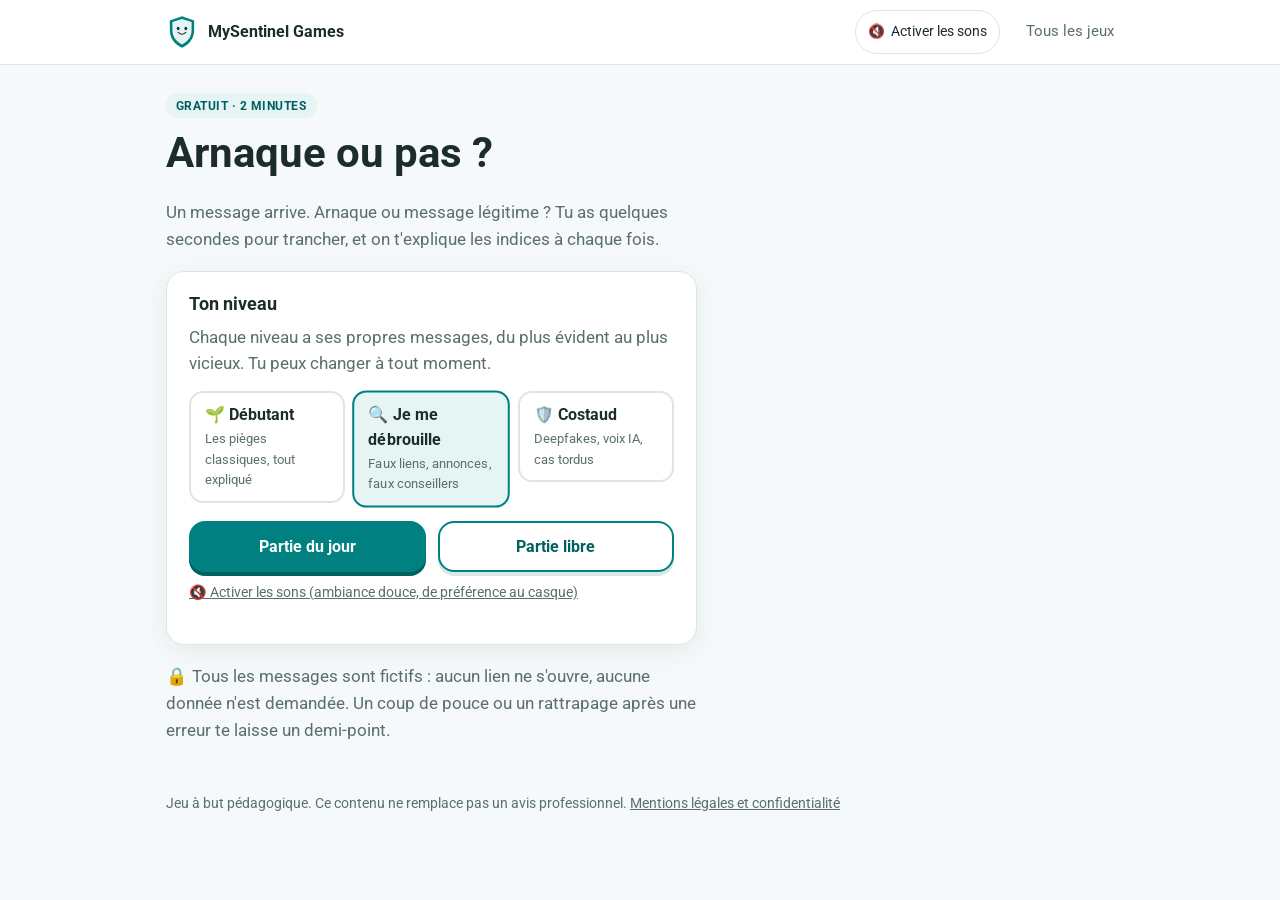
==== commit 51a5ea79: "Niveaux distincts, adresses .com/.fr, faits divers sourcés + parades, sons et transitions douces Co-" ====
--- a/arnaque/index.html
+++ b/arnaque/index.html
@@ -17,7 +17,7 @@
   <header class="topbar">
     <div class="wrap">
       <a class="brand" href="../"><svg class="brand-logo" viewBox="0 0 100 110" aria-hidden="true"><path d="M50 6l38 13v30c0 28-17 46-38 55C29 95 12 77 12 49V19z" fill="#008080"/><path d="M50 14l30 10v25c0 22-13 37-30 45C33 86 20 71 20 49V24z" fill="#e6f4f4"/><ellipse cx="38" cy="44" rx="4.5" ry="5.5" fill="#0b3b3b"/><ellipse cx="62" cy="44" rx="4.5" ry="5.5" fill="#0b3b3b"/><path d="M38 56q12 12 24 0" fill="none" stroke="#0b3b3b" stroke-width="3.5" stroke-linecap="round"/></svg> MySentinel Games</a>
-      <nav><a href="../">Tous les jeux</a></nav>
+      <nav><button class="sfx-btn" type="button" data-sfx-toggle aria-pressed="false" aria-label="Activer ou couper les sons"><span class="ic" aria-hidden="true">🔇</span><span class="lb">Activer les sons</span></button><a href="../">Tous les jeux</a></nav>
     </div>
   </header>
 
@@ -29,16 +29,17 @@
         <p id="gameIntro"></p>
         <div class="card">
           <h3>Ton niveau</h3>
-          <p class="note" style="margin-bottom:0">On adapte les explications. Tu peux changer à tout moment.</p>
+          <p class="note" style="margin-bottom:0">Chaque niveau a ses propres messages, du plus évident au plus vicieux. Tu peux changer à tout moment.</p>
           <div class="levels" role="radiogroup" aria-label="Ton niveau">
-            <label class="lvl"><input type="radio" name="level" value="debutant"><span><b>🌱 Débutant</b><small>Je prends mon temps, explique-moi tout</small></span></label>
-            <label class="lvl"><input type="radio" name="level" value="inter" checked><span><b>🔍 Je me débrouille</b><small>L'essentiel, le détail si je veux</small></span></label>
-            <label class="lvl"><input type="radio" name="level" value="expert"><span><b>🛡️ Costaud</b><small>Va droit au but</small></span></label>
+            <label class="lvl"><input type="radio" name="level" value="debutant"><span><b>🌱 Débutant</b><small>Les pièges classiques, tout expliqué</small></span></label>
+            <label class="lvl"><input type="radio" name="level" value="inter" checked><span><b>🔍 Je me débrouille</b><small>Faux liens, annonces, faux conseillers</small></span></label>
+            <label class="lvl"><input type="radio" name="level" value="expert"><span><b>🛡️ Costaud</b><small>Deepfakes, voix IA, cas tordus</small></span></label>
           </div>
           <div class="btn-row" style="margin-top:14px">
             <button class="btn pulse" id="btnDaily" type="button">Partie du jour</button>
             <button class="btn secondary" id="btnFree" type="button">Partie libre</button>
           </div>
+          <p class="note"><button class="link-btn" type="button" data-sfx-toggle aria-pressed="false"><span class="ic" aria-hidden="true">🔇</span> <span class="lb">Activer les sons</span> (ambiance douce, de préférence au casque)</button></p>
           <p class="note" id="dailyDone" style="margin:12px 0 0"></p>
           <p class="note" id="bestScore" style="margin:4px 0 0"></p>
         </div>
@@ -73,9 +74,11 @@
               <div class="chips" id="chips"></div>
               <button class="link-btn" id="rtSkip" type="button">Je passe, montre-moi la réponse</button>
             </div>
+            <div class="fact hidden" id="factBox"><b>🗞️ Vrai de vrai</b><p id="factText"></p><a id="factSrc" href="#" target="_blank" rel="noopener noreferrer"></a></div>
             <div class="more hidden" id="more">
               <ul id="clues"></ul>
               <p class="tip" id="tipLine"></p>
+              <div class="protect hidden" id="protectBox"><b>🛡️ Pour te protéger</b><ul id="protectList"></ul></div>
             </div>
             <div class="sheet-actions">
               <button class="btn ghost hidden" id="btnMore" type="button">Comprendre en détail</button>
@@ -140,8 +143,10 @@
   </footer>
 
   <script src="data.js"></script>
+  <script src="data-plus.js"></script>
   <script src="../assets/illus.js"></script>
   <script src="../assets/mockups.js"></script>
+  <script src="../assets/sfx.js"></script>
   <script src="../assets/engine.js"></script>
 </body>
 </html>
--- a/assets/style.css
+++ b/assets/style.css
@@ -390,7 +390,7 @@
   .grid-emoji span { animation: pop .5s cubic-bezier(.2, 1.4, .4, 1) both; }
   .hero-phone .phone { animation: floaty 5s ease-in-out infinite; }
   .hero-phone .stamp { opacity: 0; animation: stampLoop 5s ease-in-out infinite; }
-  .btn.pulse { animation: bump 1.6s ease-in-out infinite alternate; }
+  .btn.pulse { animation: btnBreath 2.4s ease-in-out infinite; }
 }
 @keyframes callPulse { 70% { box-shadow: 0 0 0 18px rgba(255, 255, 255, 0); } 100% { box-shadow: 0 0 0 0 rgba(255, 255, 255, 0); } }
 @media (prefers-reduced-motion: reduce) {
@@ -415,3 +415,45 @@
 /* Le tampon grossit au début de l'animation : on le coupe aux bords de l'appareil (évite le défilement horizontal) */
 .phone, .phone-less { overflow: hidden; }
 .phone-wrap, .hero-phone { overflow-x: clip; }
+
+/* ---------- v3 : sons, faits divers, protections, douceur ---------- */
+.topbar nav { display: flex; align-items: center; gap: 12px; }
+.sfx-btn { display: inline-flex; align-items: center; gap: 6px; min-height: 44px; padding: 0 12px; border-radius: 99px; border: 1px solid var(--line, #d8e4e4); background: var(--card, #fff); color: inherit; font: inherit; font-size: .85rem; cursor: pointer; }
+.sfx-btn[aria-pressed="true"] { background: var(--teal); color: #fff; border-color: var(--teal); }
+@media (max-width: 520px) { .sfx-btn .lb { display: none; } .sfx-btn { padding: 0 14px; } }
+
+.fact { margin: 12px 0 4px; padding: 12px 14px; border-radius: 14px; background: var(--mid-soft, #fff6df); border-left: 4px solid var(--pop, #f0a500); font-size: .93rem; }
+.fact b { display: block; margin-bottom: 4px; }
+.fact p { margin: 0 0 6px; }
+.fact a { font-size: .82rem; color: inherit; text-decoration: underline; word-break: break-word; }
+.protect { margin-top: 10px; padding: 10px 14px; border-radius: 14px; background: color-mix(in srgb, var(--teal) 10%, transparent); }
+.protect ul { margin: 6px 0 0; padding-left: 20px; }
+.protect li { margin: 3px 0; }
+
+/* indice visuel quand l'écran du téléphone défile (ombres de défilement) */
+.sms-body, .dm-body, .mail-scroll {
+  background:
+    linear-gradient(#fff 30%, rgba(255,255,255,0)) 0 0 / 100% 30px no-repeat local,
+    linear-gradient(rgba(255,255,255,0), #fff 70%) 0 100% / 100% 30px no-repeat local,
+    radial-gradient(farthest-side at 50% 0, rgba(0,0,0,.16), rgba(0,0,0,0)) 0 0 / 100% 10px no-repeat scroll,
+    radial-gradient(farthest-side at 50% 100%, rgba(0,0,0,.16), rgba(0,0,0,0)) 0 100% / 100% 10px no-repeat scroll;
+}
+
+.streak { transition: box-shadow .3s, transform .3s; box-shadow: 0 0 calc(var(--k, 0) * 2px) var(--pop); transform: scale(calc(1 + var(--k, 0) * .02)); }
+
+@media (prefers-reduced-motion: no-preference) {
+  .phone.leave { animation: phoneOut .2s ease-in forwards; }
+  #sheet.sheet-out { animation: sheetOut .18s ease-in forwards; }
+  .fact.fact-in { animation: factIn .4s .15s cubic-bezier(.2, .9, .3, 1.1) both; }
+  .stamp.show { animation: stampDrop .55s cubic-bezier(.3, 1.3, .5, 1) both; }
+  .sms-body > *, .dm-body > * { animation: bubbleIn .35s cubic-bezier(.2, .9, .3, 1.15) both; }
+  .sms-body > :nth-child(2), .dm-body > :nth-child(2) { animation-delay: .09s; }
+  .sms-body > :nth-child(3), .dm-body > :nth-child(3) { animation-delay: .18s; }
+  .protect li { animation: factIn .35s both; }
+  .protect li:nth-child(2) { animation-delay: .1s; } .protect li:nth-child(3) { animation-delay: .2s; }
+}
+@keyframes phoneOut { to { opacity: 0; transform: translateX(-34px) scale(.97); } }
+@keyframes sheetOut { to { opacity: 0; transform: translateY(14px); } }
+@keyframes factIn { from { opacity: 0; transform: translateY(8px); } to { opacity: 1; transform: none; } }
+@keyframes bubbleIn { from { opacity: 0; transform: translateY(8px) scale(.97); } to { opacity: 1; transform: none; } }
+@keyframes btnBreath { 0%, 100% { transform: scale(1); } 50% { transform: scale(1.025); } }
